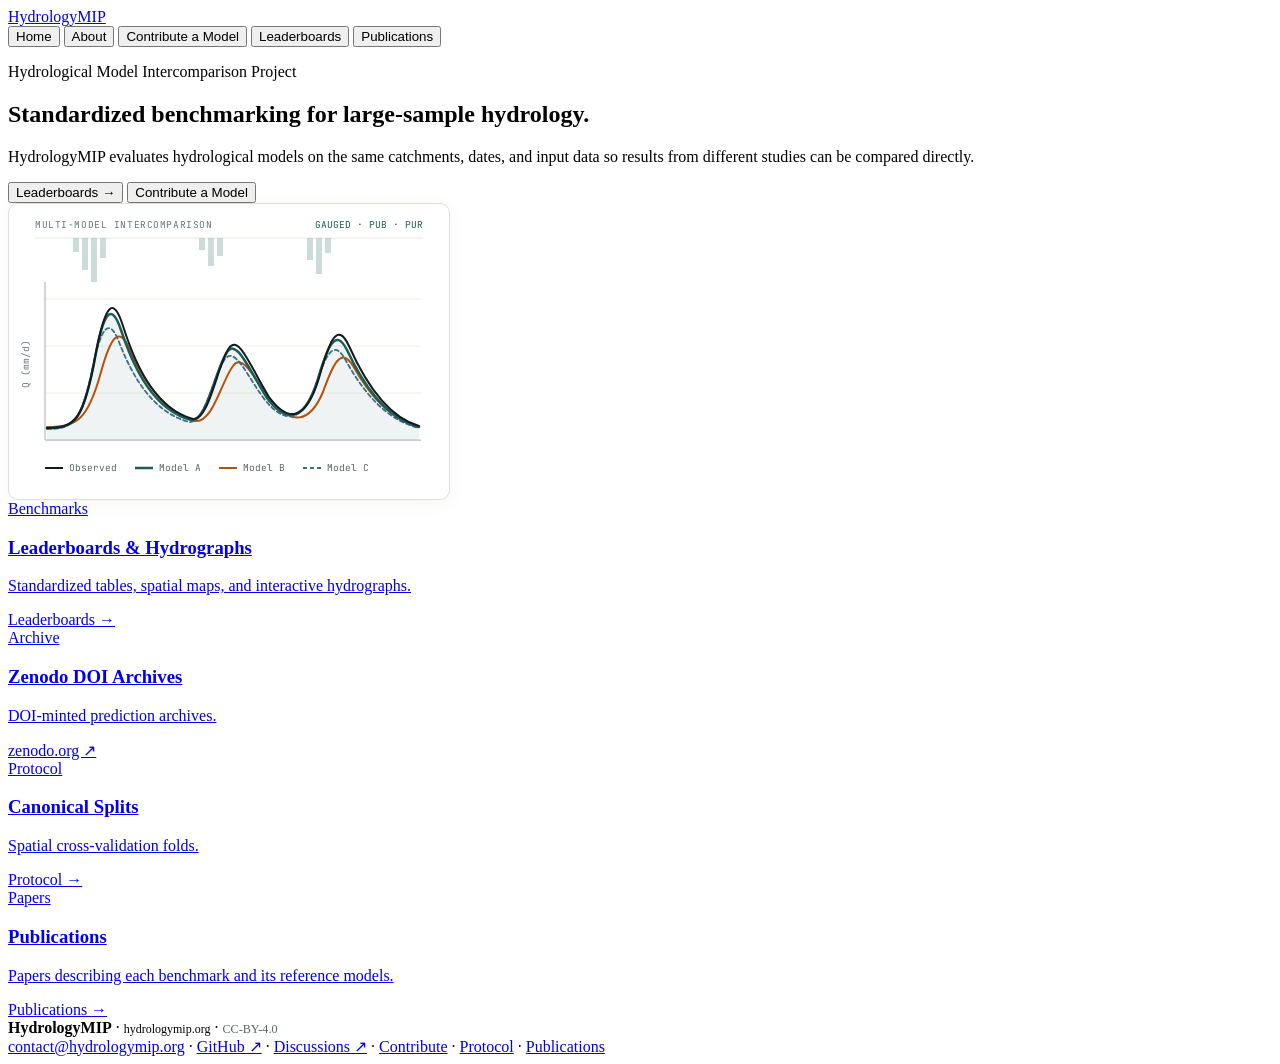
==== web/portal/index.html @ e8cd760c "polish(portal,github): add 1-click portal_submission.md template, trim model_submission.yml, and hid" ====
<!DOCTYPE html>
<html lang="en">
<head>
  <meta charset="UTF-8" />
  <meta name="viewport" content="width=device-width, initial-scale=1.0" />
  <title>HydrologyMIP — Hydrological Model Intercomparison Project</title>
  <meta name="description" content="Standardized hydrological model intercomparison across Gauged, 12-Fold PUB, and 18-Fold HUC-02 PUR regimes with interactive daily hydrograph comparison." />
  <link rel="canonical" href="https://hydrologymip.org/" />
  <link rel="icon" type="image/svg+xml" href="/favicon.svg" />
  <link rel="icon" href="/favicon.ico" sizes="32x32" />
  <meta property="og:type" content="website" />
  <meta property="og:site_name" content="HydrologyMIP" />
  <meta property="og:title" content="HydrologyMIP — Standardized Benchmarking for Large-Sample Hydrology" />
  <meta property="og:description" content="HydrologyMIP evaluates hydrological models on the same catchments, dates, and input data so results from different studies can be compared directly." />
  <meta property="og:url" content="https://hydrologymip.org/" />
  <meta property="og:image" content="https://hydrologymip.org/og-card.png" />
  <meta property="og:image:width" content="1200" />
  <meta property="og:image:height" content="630" />
  <meta name="twitter:card" content="summary_large_image" />
  <meta name="twitter:title" content="HydrologyMIP — Hydrological Model Intercomparison Project" />
  <meta name="twitter:description" content="Standardized hydrological model intercomparison across Gauged, PUB, and PUR spatial regimes." />
  <meta name="twitter:image" content="https://hydrologymip.org/og-card.png" />
  <link rel="preconnect" href="https://fonts.googleapis.com" />
  <link rel="preconnect" href="https://fonts.gstatic.com" crossorigin />
  <link href="https://fonts.googleapis.com/css2?family=IBM+Plex+Sans:wght@400;500;600&family=JetBrains+Mono:wght@400;500;600&family=Newsreader:opsz,wght@6..72,400;6..72,500;6..72,600&display=swap" rel="stylesheet" />
  <link rel="stylesheet" href="/static/styles.css?v=20261121_gh" />
</head>
<body>
  <header class="site-header" id="site-header">
    <div class="header-inner">
      <a href="#landing" class="brand-lockup" id="brand-home-link">
        HydrologyMIP
      </a>

      <nav class="header-nav" role="tablist" aria-label="Main Navigation">
        <button type="button" role="tab" aria-selected="true" class="nav-tab-btn active" id="nav-tab-landing" data-view="landing">
          Home
        </button>
        <button type="button" role="tab" aria-selected="false" class="nav-tab-btn" id="nav-tab-about" data-view="about">
          About
        </button>
        <button type="button" role="tab" aria-selected="false" class="nav-tab-btn" id="nav-tab-contribute" data-view="contribute">
          Contribute a Model
        </button>
        <button type="button" role="tab" aria-selected="false" class="nav-tab-btn" id="nav-tab-leaderboards-hub" data-view="leaderboards-hub">
          Leaderboards
        </button>
        <button type="button" role="tab" aria-selected="false" class="nav-tab-btn" id="nav-tab-publications" data-view="publications">
          Publications
        </button>
      </nav>
    </div>
  </header>

  <main class="page-container">
    <!-- ===================================================================
         1. HOME
         =================================================================== -->
    <section id="view-landing" role="tabpanel" aria-labelledby="nav-tab-landing">
      <div class="editorial-hero" id="hero-banner">
        <div class="editorial-hero-main">
          <p class="editorial-kicker">Hydrological Model Intercomparison Project</p>
          <h1 class="editorial-headline">Standardized benchmarking for large-sample hydrology.</h1>
          <p class="editorial-lede">
            HydrologyMIP evaluates hydrological models on the same catchments, dates, and input data so results from different studies can be compared directly.
          </p>
          <div class="editorial-actions">
            <button type="button" class="btn-primary-cta" id="hero-btn-open-camels-us">
              Leaderboards &rarr;
            </button>
            <button type="button" class="btn-secondary" id="hero-btn-open-contribute">
              Contribute a Model
            </button>
          </div>
        </div>

        <div class="editorial-hero-art" aria-label="Multi-model hydrograph comparison schematic">
          <svg viewBox="0 0 440 295" xmlns="http://www.w3.org/2000/svg" role="img" aria-label="Schematic rainfall-runoff hydrograph comparing observed streamflow and multiple models" style="width:100%;max-width:440px;height:auto;display:block;border-radius:10px;border:1px solid #e2ddd5;background:#ffffff;box-shadow:0 4px 20px rgba(22,25,29,0.04);">
            <rect width="440" height="295" rx="10" fill="#ffffff"/>
            <!-- Top hyetograph precipitation strip -->
            <text x="26" y="24" font-family="JetBrains Mono, monospace" font-size="9.5" fill="#6b7280" letter-spacing="0.06em">MULTI-MODEL INTERCOMPARISON</text>
            <text x="414" y="24" text-anchor="end" font-family="JetBrains Mono, monospace" font-size="9.5" fill="#1b5e55">GAUGED · PUB · PUR</text>
            <line x1="26" y1="34" x2="414" y2="34" stroke="#ece8e1" stroke-width="1"/>
            <!-- Subtle inverted rainfall bars -->
            <g fill="#1b5e55" opacity="0.22">
              <rect x="64" y="34" width="6" height="14"/>
              <rect x="73" y="34" width="6" height="32"/>
              <rect x="82" y="34" width="6" height="44"/>
              <rect x="91" y="34" width="6" height="20"/>
              <rect x="190" y="34" width="6" height="12"/>
              <rect x="199" y="34" width="6" height="28"/>
              <rect x="208" y="34" width="6" height="18"/>
              <rect x="298" y="34" width="6" height="22"/>
              <rect x="307" y="34" width="6" height="36"/>
              <rect x="316" y="34" width="6" height="15"/>
            </g>
            <!-- Horizontal gridlines -->
            <g stroke="#f1eee8" stroke-width="1">
              <line x1="36" y1="95" x2="412" y2="95"/>
              <line x1="36" y1="142" x2="412" y2="142"/>
              <line x1="36" y1="189" x2="412" y2="189"/>
            </g>
            <!-- Axes -->
            <line x1="36" y1="78" x2="36" y2="236" stroke="#b6bdc4" stroke-width="1.25"/>
            <line x1="36" y1="236" x2="412" y2="236" stroke="#b6bdc4" stroke-width="1.25"/>
            <!-- Soft area fill under Model A -->
            <path d="M 38 224 C 66 224, 74 218, 86 154 C 94 110, 102 96, 112 126 C 126 168, 146 206, 182 216 C 198 218, 206 166, 218 148 C 228 134, 240 166, 258 194 C 276 218, 294 220, 308 178 C 318 144, 326 122, 338 146 C 354 180, 376 214, 410 223 L 410 236 L 38 236 Z" fill="#1b5e55" opacity="0.07"/>
            <!-- Model B (ochre) -->
            <path d="M 38 223 C 68 223, 79 216, 92 168 C 102 132, 110 122, 120 144 C 134 176, 154 208, 186 217 C 204 219, 212 178, 224 162 C 234 148, 246 176, 264 199 C 282 219, 300 221, 314 188 C 324 160, 332 142, 344 162 C 360 190, 380 215, 410 223" fill="none" stroke="#b45309" stroke-width="2" stroke-linecap="round"/>
            <!-- Model C (slate blue dashed) -->
            <path d="M 38 225 C 64 225, 72 219, 84 162 C 92 124, 100 112, 110 138 C 124 174, 144 208, 180 218 C 196 220, 204 172, 216 155 C 226 142, 238 172, 256 196 C 274 218, 292 221, 306 184 C 316 152, 324 134, 336 155 C 352 184, 374 215, 410 224" fill="none" stroke="#3b6e8c" stroke-width="1.8" stroke-dasharray="4 3" stroke-linecap="round"/>
            <!-- Model A (editorial teal) -->
            <path d="M 38 224 C 66 224, 74 218, 86 154 C 94 110, 102 96, 112 126 C 126 168, 146 206, 182 216 C 198 218, 206 166, 218 148 C 228 134, 240 166, 258 194 C 276 218, 294 220, 308 178 C 318 144, 326 122, 338 146 C 354 180, 376 214, 410 223" fill="none" stroke="#1b5e55" stroke-width="2.5" stroke-linecap="round"/>
            <!-- Observed discharge (ink) -->
            <path d="M 38 224 C 66 224, 75 217, 87 148 C 96 102, 104 90, 114 122 C 128 166, 148 205, 184 215 C 200 217, 208 162, 220 144 C 230 130, 242 164, 260 193 C 278 217, 296 220, 310 174 C 320 138, 328 116, 340 142 C 356 178, 378 213, 410 222" fill="none" stroke="#16191d" stroke-width="2" stroke-linecap="round"/>
            <!-- Axis labels & legend -->
            <text x="20" y="160" transform="rotate(-90 20 160)" text-anchor="middle" font-family="JetBrains Mono, monospace" font-size="9.5" fill="#6b7280">Q (mm/d)</text>
            <g font-family="JetBrains Mono, monospace" font-size="9.5" fill="#5a626a">
              <line x1="36" y1="264" x2="54" y2="264" stroke="#16191d" stroke-width="2"/>
              <text x="60" y="267">Observed</text>
              <line x1="126" y1="264" x2="144" y2="264" stroke="#1b5e55" stroke-width="2.5"/>
              <text x="150" y="267">Model A</text>
              <line x1="210" y1="264" x2="228" y2="264" stroke="#b45309" stroke-width="2"/>
              <text x="234" y="267">Model B</text>
              <line x1="294" y1="264" x2="312" y2="264" stroke="#3b6e8c" stroke-width="1.8" stroke-dasharray="4 3"/>
              <text x="318" y="267">Model C</text>
            </g>
          </svg>
        </div>
      </div>

      <div class="resource-index-section">
        <div class="resource-index-grid">
          <a href="#leaderboards-hub" class="resource-cell" id="resource-card-leaderboards">
            <div class="resource-cell-top">
              <span class="resource-label">Benchmarks</span>
            </div>
            <h3>Leaderboards &amp; Hydrographs</h3>
            <p>Standardized tables, spatial maps, and interactive hydrographs.</p>
            <span class="resource-link-line">Leaderboards &rarr;</span>
          </a>

          <a href="https://zenodo.org/search?q=hydrologymip" target="_blank" rel="noopener noreferrer" class="resource-cell">
            <div class="resource-cell-top">
              <span class="resource-label">Archive</span>
            </div>
            <h3>Zenodo DOI Archives</h3>
            <p>DOI-minted prediction archives.</p>
            <span class="resource-link-line">zenodo.org &#8599;</span>
          </a>

          <a href="#about" class="resource-cell" id="resource-card-protocol">
            <div class="resource-cell-top">
              <span class="resource-label">Protocol</span>
            </div>
            <h3>Canonical Splits</h3>
            <p>Spatial cross-validation folds.</p>
            <span class="resource-link-line">Protocol &rarr;</span>
          </a>

          <a href="#publications" class="resource-cell" id="resource-card-publications">
            <div class="resource-cell-top">
              <span class="resource-label">Papers</span>
            </div>
            <h3>Publications</h3>
            <p>Papers describing each benchmark and its reference models.</p>
            <span class="resource-link-line">Publications &rarr;</span>
          </a>
        </div>
      </div>
    </section>

    <!-- ===================================================================
         2. ABOUT (GENERAL) + PER-MIP ABOUT PAGES
         =================================================================== -->
    <section id="view-about" role="tabpanel" aria-labelledby="nav-tab-about" style="display: none;">
      <div class="page-head">
        <div>
          <p class="editorial-kicker">Protocol &amp; Design</p>
          <h2 class="page-title">About HydrologyMIP</h2>
          <p class="page-sub">
            Hydrological models are evaluated on identical catchments and dates within each benchmark, stratified by spatial regime and model inputs, and backed by DOI-minted prediction archives.
          </p>
        </div>
      </div>

      <div class="spec-grid-3">
        <div class="spec-block">
          <h3>Experimental Design</h3>
          <dl class="spec-dl">
            <div>
              <dt>Common Catchments</dt>
              <dd>Shared catchment sets and target time series across all participating models in a benchmark.</dd>
            </div>
            <div>
              <dt>Blind Holdout Windows</dt>
              <dd>Strict separation between calibration/training periods and blind evaluation periods.</dd>
            </div>
            <div>
              <dt>Evaluation Metrics</dt>
              <dd>Leaderboards can be sorted by any metric. For rainfall&ndash;runoff models we use the metrics by Gauch et al. (2023).</dd>
            </div>
            <div>
              <dt>Community Trust</dt>
              <dd>Contributing works on an honor system, and contributors are expected to follow the <a href="#about-protocol" id="link-open-general-protocol">experimental protocol</a> honestly.</dd>
            </div>
          </dl>
        </div>

        <div class="spec-block">
          <h3>Spatial Regimes &amp; Inputs</h3>
          <dl class="spec-dl">
            <div>
              <dt>Spatial Regimes</dt>
              <dd>In-sample (gauged) locations, out-of-sample (ungauged) locations (PUB), and out-of-sample regions (PUR).</dd>
            </div>
            <div>
              <dt>Model Inputs</dt>
              <dd>MIPs are designed to test model structures and not end-to-end modeling systems. Different leaderboards for different model inputs help isolate differences in model structures.</dd>
            </div>
            <div>
              <dt>Open Archives</dt>
              <dd>Model predictions archived in a DOI-minted repository are required for each model entry.</dd>
            </div>
          </dl>
        </div>

        <div class="spec-block">
          <h3>Source Categories</h3>
          <dl class="spec-dl">
            <div>
              <dt>Literature &amp; Literature*</dt>
              <dd>Metrics extracted from prior published literature using identical MIP splits (<code>Literature</code>), or marked with <code>*</code> when reporting on a subset or non-standard protocol (<code>Literature*</code>).</dd>
            </div>
            <div>
              <dt>MIP Re-run</dt>
              <dd>Models from prior published literature that were reimplemented and rerun on the standard splits for a MIP.</dd>
            </div>
            <div>
              <dt>Archive &amp; Archive*</dt>
              <dd>Scored from publicly archived model predictions released with prior studies (or marked with <code>*</code> when evaluating a subset of benchmark catchments).</dd>
            </div>
            <div>
              <dt>Contribution</dt>
              <dd>New model runs submitted directly to this MIP by the community.</dd>
            </div>
          </dl>
        </div>
      </div>

      <p style="margin-top: 1.15rem; font-size: 0.86rem; color: var(--color-ink-2);">
        Want to propose a new MIP or discuss protocol standards? Join the <a href="https://github.com/grey-nearing/hydrology-mip/discussions" target="_blank" rel="noopener noreferrer">GitHub Discussions &#8599;</a> forum.
      </p>

      <div style="margin-top: 2.25rem;">
        <h3 class="sub-heading" style="margin-bottom: 0.85rem;">MIP Benchmark Specifications</h3>
        <div class="leaderboard-cards-grid">
          <article class="leaderboard-suite-card" id="card-about-camels-us" role="button" tabindex="0" aria-label="Open CAMELS-US Benchmark Specification">
            <div class="lsc-top">
              <span class="resource-label">CONUS &middot; 531 Basins</span>
              <span class="resource-status">Active</span>
            </div>
            <h3 class="lsc-title">CAMELS-US Benchmark</h3>
            <p class="lsc-desc">
              Daily streamflow benchmarking across 531 U.S. catchments, with fixed training and testing dates, spatial splits, and forcing rules.
            </p>
            <div class="lsc-footer">
              <span class="lsc-cta">CAMELS-US Protocol &amp; Splits &rarr;</span>
            </div>
          </article>
        </div>
      </div>

      <div style="margin-top: 2.25rem; padding-top: 1.5rem; border-top: 1px solid var(--color-rule);">
        <h3 class="sub-heading" style="margin-bottom: 0.55rem;">Administration &amp; Governance</h3>
        <p style="margin: 0; max-width: 780px; font-size: 0.88rem; line-height: 1.65; color: var(--color-ink-2);">
          HydrologyMIP is an independent, open community project currently maintained by Grey Nearing, with contributions from the hydrology research community. Scoring code and leaderboard records are maintained transparently on <a href="https://github.com/grey-nearing/hydrology-mip" target="_blank" rel="noopener noreferrer">GitHub &#8599;</a>, and researchers interested in proposing or co-maintaining a new MIP are welcome to join via <a href="https://github.com/grey-nearing/hydrology-mip/discussions" target="_blank" rel="noopener noreferrer">GitHub Discussions &#8599;</a>. HydrologyMIP is not an official product of any company or institution.
        </p>
      </div>
    </section>

    <!-- ===================================================================
         2P. GENERAL EXPERIMENTAL PROTOCOL
         =================================================================== -->
    <section id="view-about-protocol" role="tabpanel" aria-labelledby="nav-tab-about" style="display: none;">
      <div class="page-head">
        <div>
          <button type="button" class="breadcrumb-back-btn" id="btn-back-to-about-from-protocol">
            &larr; About HydrologyMIP
          </button>
          <h2 class="page-title" style="margin-top: 0.25rem;">Experimental Protocol</h2>
          <p class="page-sub">
            HydrologyMIP scores submitted prediction archives rather than re-running every model from scratch. Benchmarks therefore rely on an honor system: contributors must follow these rules so entries stay directly comparable.
          </p>
        </div>
      </div>

      <div class="spec-grid-3">
        <div class="spec-block">
          <h3>Holdout &amp; Split Integrity</h3>
          <dl class="spec-dl">
            <div>
              <dt>Blind Test Period</dt>
              <dd>Keep the evaluation period strictly blind. All model design choices, hyperparameter tuning, early stopping, and checkpoint selection must happen strictly within the training window.</dd>
            </div>
            <div>
              <dt>No Test-Set Selection</dt>
              <dd>Do not run multiple architectures or hyperparameter sweeps on the evaluation window and submit only the highest-scoring run. Select the final model before evaluating on the holdout period.</dd>
            </div>
            <div>
              <dt>Spatial Holdouts (PUB &amp; PUR)</dt>
              <dd>For ungauged basin (PUB) and ungauged region (PUR) folds, never use observed streamflow, target-derived statistics, or locally calibrated parameters from held-out catchments when training or tuning that fold.</dd>
            </div>
          </dl>
        </div>

        <div class="spec-block">
          <h3>Inputs &amp; Model Accounting</h3>
          <dl class="spec-dl">
            <div>
              <dt>Full Input Declaration</dt>
              <dd>Declare every meteorological forcing product, static catchment attribute set, and observed streamflow input (including lagged discharge or data assimilation) used by the model so it is placed on the right leaderboard.</dd>
            </div>
            <div>
              <dt>No Hidden Target Information</dt>
              <dd>Do not pass future forcing values, target-period streamflow, or derived basin signatures computed from the test period into the model.</dd>
            </div>
            <div>
              <dt>Ensembles vs. Single Runs</dt>
              <dd>State whether a submission is a single trained model or an ensemble, and report the number of ensemble members or random seeds. Ensembles and single-model runs are tracked separately.</dd>
            </div>
          </dl>
        </div>

        <div class="spec-block">
          <h3>Archiving &amp; Corrections</h3>
          <dl class="spec-dl">
            <div>
              <dt>Permanent DOI Archive</dt>
              <dd>Deposit daily streamflow predictions (in mm/day on the exact benchmark catchment list and evaluation dates) in a permanent DOI-minted repository such as Zenodo or HydroShare.</dd>
            </div>
            <div>
              <dt>Reproducibility</dt>
              <dd>Link open-source code or a clear method description whenever possible so other researchers can inspect how the model was trained and run.</dd>
            </div>
            <div>
              <dt>Honor System &amp; Corrections</dt>
              <dd>If you discover data leakage, a split mismatch, or an implementation bug after submitting, email <a href="mailto:contact@hydrologymip.org">contact@hydrologymip.org</a> so the entry can be updated or withdrawn.</dd>
            </div>
          </dl>
        </div>
      </div>

      <div style="margin-top: 1.5rem; display: flex; gap: 0.65rem; flex-wrap: wrap;">
        <button type="button" class="btn-primary-cta" id="btn-open-camels-spec-from-protocol">
          CAMELS-US Benchmark Specification &rarr;
        </button>
        <button type="button" class="btn-secondary" id="btn-open-contribute-from-protocol">
          Contribute a Model
        </button>
      </div>
    </section>

    <!-- ===================================================================
         2A. ABOUT CAMELS-US
         =================================================================== -->
    <section id="view-about-camels-us" role="tabpanel" aria-labelledby="nav-tab-about" style="display: none;">
      <div class="page-head">
        <div>
          <button type="button" class="breadcrumb-back-btn" id="btn-back-to-about-from-camels">
            &larr; About HydrologyMIP
          </button>
          <h2 class="page-title" style="margin-top: 0.25rem;">CAMELS-US Benchmark Specification</h2>
          <p class="page-sub">
            Catchment screening, temporal windows, spatial cross-validation splits, and forcing categories for the CAMELS-US Daily Deterministic MIP.
          </p>
        </div>
        <div class="page-head-actions">
          <a href="/api/splits/basins_531.txt" target="_blank" rel="noopener noreferrer" class="btn-secondary">531 Basins (.txt)</a>
          <a href="/api/splits/pub_12fold_random_splits.json" target="_blank" rel="noopener noreferrer" class="btn-secondary">12-Fold PUB (.json)</a>
          <a href="/api/splits/pur_18fold_huc02_splits.json" target="_blank" rel="noopener noreferrer" class="btn-secondary">18-Fold PUR (.json)</a>
          <a href="/api/template/protocol.json" class="btn-secondary">Protocol Spec (.json)</a>
        </div>
      </div>

      <div class="spec-grid-3">
        <div class="spec-block">
          <h3>Catchments &amp; Windows</h3>
          <dl class="spec-dl">
            <div>
              <dt>Catchment Set</dt>
              <dd><a href="/api/splits/basins_531.txt" target="_blank" rel="noopener noreferrer">531 CAMELS-US basins</a> (&lt;2,000 km&sup2;, &le;10% area error screening)</dd>
            </div>
            <div>
              <dt>Training Window</dt>
              <dd><code>1999-10-01</code> to <code>2008-09-30</code></dd>
            </div>
            <div>
              <dt>Evaluation Window</dt>
              <dd><code>1989-10-01</code> to <code>1999-09-30</code></dd>
            </div>
          </dl>
        </div>

        <div class="spec-block">
          <h3>Spatial Splits</h3>
          <dl class="spec-dl">
            <div>
              <dt>Gauged Simulation</dt>
              <dd>In-sample locations: calibrated/trained on all 531 basins during <code>1999-10-01</code> to <code>2008-09-30</code> and evaluated on <code>1989-10-01</code> to <code>1999-09-30</code>.</dd>
            </div>
            <div>
              <dt>12-Fold Random PUB</dt>
              <dd>Out-of-sample locations: <a href="/api/splits/pub_12fold_random_splits.json" target="_blank" rel="noopener noreferrer">12 random folds</a> (44&ndash;45 basins/fold) trained on 11 folds and evaluated on the held-out fold.</dd>
            </div>
            <div>
              <dt>18-Fold HUC-02 PUR</dt>
              <dd>Out-of-sample regions: <a href="/api/splits/pur_18fold_huc02_splits.json" target="_blank" rel="noopener noreferrer">18 USGS HUC-02 regions</a> trained on 17 regions and evaluated on the held-out region.</dd>
            </div>
          </dl>
        </div>

        <div class="spec-block">
          <h3>4 Forcing Categories</h3>
          <dl class="spec-dl">
            <div>
              <dt>Single CAMELS</dt>
              <dd>Driven by a single standard CAMELS-US forcing dataset (Daymet, Maurer, or NLDAS).</dd>
            </div>
            <div>
              <dt>Multiple CAMELS</dt>
              <dd>Driven simultaneously by two or three standard CAMELS-US forcing datasets (Daymet, Maurer, NLDAS).</dd>
            </div>
            <div>
              <dt>Lagged Streamflow</dt>
              <dd>Ingests lagged observed streamflow or data assimilation alongside meteorological inputs (Gauged, 12-Fold PUB, and 18-Fold PUR).</dd>
            </div>
            <div>
              <dt>Freeform</dt>
              <dd>Driven by non-CAMELS or external forcing products (e.g., AORC, EM-Earth, ERA5-Land).</dd>
            </div>
          </dl>
        </div>
      </div>

      <div style="margin-top: 1.5rem; display: flex; gap: 0.65rem; flex-wrap: wrap;">
        <button type="button" class="btn-primary-cta" id="btn-open-camels-lb-from-about">
          Open CAMELS-US Leaderboards &rarr;
        </button>
        <button type="button" class="btn-secondary" id="btn-contribute-camels-from-about">
          Contribute to CAMELS-US
        </button>
      </div>
    </section>

    <!-- ===================================================================
         3A. LEADERBOARDS HUB
         =================================================================== -->
    <section id="view-leaderboards-hub" role="tabpanel" aria-labelledby="nav-tab-leaderboards-hub" style="display: none;">
      <div class="page-head">
        <div>
          <p class="editorial-kicker">Benchmarks</p>
          <h2 class="page-title">Leaderboards</h2>
        </div>
      </div>

      <div class="leaderboard-cards-grid">
        <article class="leaderboard-suite-card" id="card-camels-us-daily-deterministic" role="button" tabindex="0" aria-label="Open CAMELS-US Daily Deterministic Leaderboards">
          <div class="lsc-top">
            <span class="resource-label">531 Basins &middot; 1989-10-01 to 1999-09-30</span>
            <span class="resource-status">12 Tables</span>
          </div>
          <h3 class="lsc-title">CAMELS-US Daily Deterministic</h3>
          <p class="lsc-desc">
            Gauged, 12-fold PUB, and 18-fold HUC-02 PUR across single-CAMELS, multi-CAMELS, lagged streamflow, and freeform forcings.
          </p>
          <div class="lsc-footer">
            <span class="lsc-cta">Open Leaderboards &rarr;</span>
          </div>
        </article>
      </div>
    </section>

    <!-- ===================================================================
         3B. CAMELS-US LEADERBOARD TABLES
         =================================================================== -->
    <section id="view-leaderboards" role="tabpanel" aria-labelledby="nav-tab-leaderboards-hub" style="display: none;">
      <div class="page-head" style="margin-bottom: 1rem;">
        <div>
          <button type="button" class="breadcrumb-back-btn" id="btn-back-to-leaderboards-hub">
            &larr; All Leaderboards
          </button>
          <h2 class="page-title" style="margin-top: 0.25rem;">CAMELS-US Daily Deterministic</h2>
        </div>
        <div class="page-head-actions">
          <button type="button" class="btn-primary-cta" id="btn-open-hydrographs-from-lb">
            Compare Hydrographs (<span id="lb-compare-count-badge">0</span>) &rarr;
          </button>
          <button type="button" class="btn-secondary" id="btn-open-models-from-lb">
            Participating Models &rarr;
          </button>
        </div>
      </div>

      <!-- 531-Basin CDF Inspector Drawer -->
      <aside class="inspector-drawer" id="basin-inspector-drawer" aria-live="polite">
        <div class="inspector-header">
          <div>
            <div class="lb-badge-row" style="margin-bottom: 0.25rem;">
              <span class="lb-table-pill" id="insp-badge-leaderboard">Gauged &middot; Single CAMELS</span>
              <span class="lb-regime-pill" id="insp-badge-source">531-Basin CDF</span>
              <span class="cat-badge" id="insp-badge-category">Contribution</span>
            </div>
            <h3 id="insp-model-title">Model Diagnostic</h3>
            <p class="lb-subtitle" id="insp-model-subtitle"></p>
          </div>
          <div style="display: flex; align-items: center; gap: 0.5rem; flex-wrap: wrap;">
            <button type="button" class="btn-primary-cta" id="btn-insp-compare-hydrograph" style="padding: 0.36rem 0.75rem; font-size: 0.78rem;">
              + View Hydrographs
            </button>
            <div id="insp-repo-links" class="row-action-buttons"></div>
            <button type="button" class="btn-secondary" id="btn-close-inspector">Close &times;</button>
          </div>
        </div>

        <div class="inspector-grid">
          <div class="chart-box">
            <h4>531-Basin Empirical NSE CDF</h4>
            <div id="insp-svg-cdf-container" style="width: 100%; height: 260px;"></div>
          </div>
          <div class="chart-box">
            <h4>USGS HUC-02 Regional Summary</h4>
            <div class="huc-table-wrap" id="insp-huc-table-wrap"></div>
          </div>
        </div>
      </aside>

      <!-- Leaderboard Shell -->
      <div class="lb-tabs-shell" id="lb-tabs-shell">
        <div class="minimal-tabs-row spatial-tabs-bar" role="tablist" aria-label="Spatial Regime" id="spatial-tabs-bar">
          <span class="minimal-tabs-label">Regime</span>
          <button type="button" role="tab" aria-selected="true" class="minimal-tab-btn spatial-tab-btn active" data-spatial="gauged" id="spatial-tab-gauged">
            Gauged
          </button>
          <button type="button" role="tab" aria-selected="false" class="minimal-tab-btn spatial-tab-btn" data-spatial="pub" id="spatial-tab-pub">
            12-Fold PUB
          </button>
          <button type="button" role="tab" aria-selected="false" class="minimal-tab-btn spatial-tab-btn" data-spatial="pur" id="spatial-tab-pur">
            18-Fold PUR
          </button>
        </div>

        <div class="minimal-tabs-row forcing-tabs-bar" role="tablist" aria-label="Forcing Category" id="forcing-tabs-bar"></div>

        <div class="filter-toolbar" id="leaderboard-filter-toolbar">
          <div class="filter-group">
            <div class="search-input-wrap">
              <svg class="search-icon" width="14" height="14" viewBox="0 0 24 24" fill="none" stroke="currentColor" stroke-width="2"><circle cx="11" cy="11" r="8"/><line x1="21" y1="21" x2="16.65" y2="16.65"/></svg>
              <input type="search" id="filter-search-input" class="search-input" placeholder="Filter models..." />
            </div>

            <select id="filter-category-select" class="filter-select" aria-label="Filter by Source Category">
              <option value="">All Sources</option>
              <option value="Literature">Literature / Literature*</option>
              <option value="MIP Re-run">MIP Re-run</option>
              <option value="Archive">Archive / Archive*</option>
              <option value="Contribution">Contribution</option>
            </select>

            <select id="filter-forcing-select" class="filter-select" aria-label="Filter by Forcing Product">
              <option value="">All Forcings</option>
              <option value="Daymet">Daymet</option>
              <option value="Maurer">Maurer</option>
              <option value="NLDAS">NLDAS</option>
              <option value="Daymet + Maurer">Daymet + Maurer</option>
              <option value="Daymet + NLDAS">Daymet + NLDAS</option>
              <option value="Maurer + NLDAS">Maurer + NLDAS</option>
              <option value="Daymet + Maurer + NLDAS">Daymet + Maurer + NLDAS</option>
              <option value="Lagged">Includes Lagged Q</option>
            </select>
          </div>
        </div>

        <div id="active-leaderboard-tabpanel" role="tabpanel"></div>
      </div>
    </section>

    <!-- ===================================================================
         3C. HYDROGRAPH, HYETOGRAPH & TEMPERATURE COMPARISON EXPLORER
         =================================================================== -->
    <section id="view-hydrographs" role="tabpanel" aria-labelledby="nav-tab-leaderboards-hub" style="display: none;">
      <div class="page-head" style="margin-bottom: 1rem;">
        <div>
          <button type="button" class="breadcrumb-back-btn" id="btn-back-to-lb-from-hydro">
            &larr; Back to Leaderboards
          </button>
          <h2 class="page-title" style="margin-top: 0.25rem;">Hydrograph Explorer</h2>
          <p class="page-sub">
            Compare observed USGS discharge and simulated daily hydrographs alongside Daymet, Maurer, and NLDAS precipitation hyetographs and temperatures across all 531 CAMELS-US basins (<code>1989-10-01</code> to <code>1999-09-30</code>).
          </p>
        </div>
      </div>

      <!-- 1. Compared Models Bar & Multi-Leaderboard Model Picker -->
      <div class="hydro-panel-card">
        <div class="hydro-card-header">
          <div class="hydro-card-title-group">
            <span class="webchart-eyebrow">Compared Models</span>
            <span class="hydro-hint-text">Select models from any leaderboard table or add them directly below</span>
          </div>
          <div class="hydro-add-model-controls">
            <select id="hydro-add-lb-filter" class="filter-select" aria-label="Filter model picker by leaderboard">
              <option value="">All 12 Leaderboards</option>
              <option value="gauged__single_camels">Gauged &middot; Single CAMELS Forcing</option>
              <option value="gauged__multi_camels">Gauged &middot; Multiple CAMELS Forcings</option>
              <option value="gauged__lagged_streamflow">Gauged &middot; Lagged Streamflow</option>
              <option value="gauged__freeform">Gauged &middot; Freeform</option>
              <option value="pub__single_camels">12-Fold PUB &middot; Single CAMELS Forcing</option>
              <option value="pub__multi_camels">12-Fold PUB &middot; Multiple CAMELS Forcings</option>
              <option value="pub__lagged_streamflow">12-Fold PUB &middot; Lagged Streamflow</option>
              <option value="pub__freeform">12-Fold PUB &middot; Freeform</option>
              <option value="pur__single_camels">18-Fold PUR &middot; Single CAMELS Forcing</option>
              <option value="pur__multi_camels">18-Fold PUR &middot; Multiple CAMELS Forcings</option>
              <option value="pur__lagged_streamflow">18-Fold PUR &middot; Lagged Streamflow</option>
              <option value="pur__freeform">18-Fold PUR &middot; Freeform</option>
            </select>
            <select id="hydro-add-model-select" class="filter-select hydro-model-picker-select" aria-label="Add model to hydrograph comparison">
              <option value="">+ Add Model to Compare...</option>
            </select>
            <button type="button" class="btn-secondary" id="btn-hydro-clear-models" style="padding: 0.34rem 0.65rem; font-size: 0.75rem;">
              Reset Default Models
            </button>
          </div>
        </div>
        <div id="hydro-selected-models-chips" class="hydro-selected-chips-row"></div>
      </div>

      <!-- 2. Interactive CONUS Watershed Map & Basin Selector -->
      <div class="hydro-panel-card">
        <div class="hydro-card-header" style="margin-bottom: 0.75rem;">
          <div class="hydro-card-title-group">
            <span class="webchart-eyebrow">Select Watershed (531 CAMELS-US Basins)</span>
            <span class="hydro-hint-text">Click any watershed on the US map or use the region/search controls below</span>
          </div>
          <div class="hydro-map-controls-bar">
            <label for="hydro-map-color-by" class="hydro-toolbar-label">Color Map By:</label>
            <select id="hydro-map-color-by" class="filter-select" style="padding: 0.24rem 0.55rem; font-size: 0.75rem;">
              <option value="nse_primary" selected>Primary Model Basin NSE</option>
              <option value="nse_diff">Model 1 &minus; Model 2 (&Delta;NSE)</option>
              <option value="huc02">USGS HUC-02 Region (18 Regions)</option>
              <option value="mean_qobs">Mean Runoff (mm/day)</option>
            </select>
            <div class="hydro-map-zoom-btns">
              <button type="button" class="btn-secondary hydro-map-zoom-btn" id="btn-map-zoom-in" title="Zoom In Map">+</button>
              <button type="button" class="btn-secondary hydro-map-zoom-btn" id="btn-map-zoom-out" title="Zoom Out Map">&minus;</button>
              <button type="button" class="btn-secondary hydro-map-zoom-btn" id="btn-map-zoom-reset" title="Reset Full US Map">Reset US</button>
            </div>
            <button type="button" class="btn-row-link" id="btn-toggle-hydro-map">
              Hide Map
            </button>
          </div>
        </div>

        <div id="hydro-conus-map-wrap" class="hydro-conus-map-wrap">
          <div class="hydro-conus-map-stage" id="hydro-conus-map-stage">
            <svg
              id="hydro-conus-svg"
              viewBox="0 0 960 580"
              class="hydro-conus-svg"
              role="img"
              aria-label="Interactive Contiguous US Map of 531 CAMELS-US Watersheds"
            ></svg>
            <div id="hydro-map-legend" class="hydro-map-legend"></div>
            <div id="hydro-map-tooltip" class="hydro-tooltip" hidden></div>
          </div>
        </div>

        <div class="hydro-basin-selector-row" style="margin-top: 0.85rem;">
          <div class="hydro-basin-nav-group">
            <label for="hydro-huc-filter" class="hydro-field-label">USGS Region</label>
            <select id="hydro-huc-filter" class="filter-select">
              <option value="">All 18 HUC-02 Regions (531 Basins)</option>
            </select>
          </div>

          <div class="hydro-basin-nav-group" style="flex: 1 1 320px;">
            <label for="hydro-basin-select" class="hydro-field-label">Catchment (531 CAMELS-US Basins)</label>
            <div style="display: flex; align-items: center; gap: 0.45rem;">
              <button type="button" class="btn-secondary hydro-step-btn" id="btn-hydro-prev-basin" title="Previous Basin">&larr;</button>
              <select id="hydro-basin-select" class="filter-select" style="flex: 1; font-family: var(--font-mono); font-size: 0.8rem;"></select>
              <button type="button" class="btn-secondary hydro-step-btn" id="btn-hydro-next-basin" title="Next Basin">&rarr;</button>
            </div>
          </div>

          <div class="hydro-basin-nav-group" style="min-width: 210px;">
            <label for="hydro-basin-search" class="hydro-field-label">Quick Search Gauge ID / River</label>
            <input type="search" id="hydro-basin-search" class="search-input" style="padding-left: 0.65rem; width: 100%;" placeholder="e.g. 01022500 or Narraguagus..." />
          </div>
        </div>

        <div id="hydro-basin-meta-strip" class="hydro-basin-meta-strip"></div>
      </div>

      <!-- 3. Zoom, Time Window & Forcing Controls + Synchronized 3-Panel Interactive Canvas -->
      <div class="hydro-chart-card">
        <div class="hydro-zoom-toolbar">
          <div class="hydro-preset-group">
            <span class="hydro-toolbar-label">Zoom Window:</span>
            <button type="button" class="metric-preset-btn active" data-hydro-zoom="peak1" id="hydro-zoom-peak1">Peak Flood (&plusmn;45d)</button>
            <button type="button" class="metric-preset-btn" data-hydro-zoom="peak2" id="hydro-zoom-peak2">2nd Peak (&plusmn;45d)</button>
            <button type="button" class="metric-preset-btn" data-hydro-zoom="full" id="hydro-zoom-full">Full 10 Years</button>
            <span class="hydro-wy-divider">|</span>
            <button type="button" class="metric-preset-btn" data-hydro-zoom="wy1990">WY90</button>
            <button type="button" class="metric-preset-btn" data-hydro-zoom="wy1991">WY91</button>
            <button type="button" class="metric-preset-btn" data-hydro-zoom="wy1992">WY92</button>
            <button type="button" class="metric-preset-btn" data-hydro-zoom="wy1993">WY93</button>
            <button type="button" class="metric-preset-btn" data-hydro-zoom="wy1994">WY94</button>
            <button type="button" class="metric-preset-btn" data-hydro-zoom="wy1995">WY95</button>
            <button type="button" class="metric-preset-btn" data-hydro-zoom="wy1996">WY96</button>
            <button type="button" class="metric-preset-btn" data-hydro-zoom="wy1997">WY97</button>
            <button type="button" class="metric-preset-btn" data-hydro-zoom="wy1998">WY98</button>
            <button type="button" class="metric-preset-btn" data-hydro-zoom="wy1999">WY99</button>
          </div>

          <div class="hydro-date-inputs-group">
            <input type="date" id="hydro-start-date" class="hydro-date-input" min="1989-10-01" max="1999-09-30" value="1989-10-01" aria-label="Zoom start date" />
            <span style="color: var(--text-muted); font-size: 0.75rem;">to</span>
            <input type="date" id="hydro-end-date" class="hydro-date-input" min="1989-10-01" max="1999-09-30" value="1999-09-30" aria-label="Zoom end date" />
          </div>
        </div>

        <div class="hydro-options-toolbar">
          <div class="hydro-forcing-toggles">
            <span class="hydro-toolbar-label">CAMELS-US Forcings (Hyetograph &amp; Temp):</span>
            <label class="hydro-forcing-pill forcing-daymet">
              <input type="checkbox" id="chk-forcing-daymet" checked />
              <span class="forcing-swatch" style="background: #0284c7;"></span> Daymet
            </label>
            <label class="hydro-forcing-pill forcing-maurer">
              <input type="checkbox" id="chk-forcing-maurer" checked />
              <span class="forcing-swatch" style="background: #7c3aed;"></span> Maurer
            </label>
            <label class="hydro-forcing-pill forcing-nldas">
              <input type="checkbox" id="chk-forcing-nldas" checked />
              <span class="forcing-swatch" style="background: #d97706;"></span> NLDAS
            </label>
          </div>

          <div class="hydro-scale-toggles">
            <label class="hydro-toolbar-label" for="hydro-q-scale">Discharge Scale:</label>
            <select id="hydro-q-scale" class="filter-select" style="padding: 0.22rem 0.5rem; font-size: 0.75rem;">
              <option value="linear" selected>Linear (mm/d)</option>
              <option value="sqrt">Square-Root (&radic;mm/d)</option>
              <option value="log">Log10 (mm/d)</option>
            </select>

            <label class="hydro-toolbar-label" for="hydro-temp-mode" style="margin-left: 0.5rem;">Temp Display:</label>
            <select id="hydro-temp-mode" class="filter-select" style="padding: 0.22rem 0.5rem; font-size: 0.75rem;">
              <option value="tmean_band" selected>Mean + Tmin/Tmax Band</option>
              <option value="tmean">Daily Mean (Tmean)</option>
              <option value="tmax_tmin">Tmax &amp; Tmin Lines</option>
            </select>
          </div>

          <div class="hydro-interaction-tip">
            Drag on chart to box-zoom &bull; Scroll wheel to zoom &bull; Drag bottom navigator to pan &bull; Double-click to reset
          </div>
        </div>

        <div class="hydro-canvas-stage" id="hydro-canvas-stage">
          <canvas id="hydro-multipanel-canvas" width="1120" height="720"></canvas>
          <div class="hydro-tooltip" id="hydro-tooltip" hidden></div>
        </div>
      </div>

      <!-- 4. Per-Basin Model Comparison Metrics Table -->
      <div class="hydro-panel-card" style="margin-top: 1rem;">
        <div class="hydro-card-header" style="margin-bottom: 0.6rem;">
          <div class="hydro-card-title-group">
            <span class="webchart-eyebrow">Catchment Performance Comparison</span>
            <span id="hydro-metrics-table-subtitle" class="hydro-hint-text"></span>
          </div>
        </div>
        <div id="hydro-basin-metrics-table-wrap" class="lb-table-scroll-wrap"></div>
      </div>
    </section>

    <!-- ===================================================================
         4. PARTICIPATING MODELS
         =================================================================== -->
    <section id="view-models" role="tabpanel" aria-labelledby="nav-tab-leaderboards-hub" style="display: none;">
      <div class="page-head">
        <div>
          <button type="button" class="breadcrumb-back-btn" id="btn-back-to-camels-lb">
            &larr; CAMELS-US Leaderboards
          </button>
          <h2 class="page-title" style="margin-top: 0.25rem;">Participating Models</h2>
        </div>
        <div class="page-head-actions">
          <select id="family-type-filter" class="filter-select" aria-label="Filter by Model Type">
            <option value="">All Model Types</option>
            <option value="ml">Machine learning</option>
            <option value="hybrid">Hybrid (ML + Physics)</option>
            <option value="conceptual">Conceptual</option>
            <option value="process">Process-based</option>
            <option value="statistical">Statistical</option>
          </select>
          <input type="search" id="family-search-input" class="search-input" style="padding-left: 0.75rem;" placeholder="Filter models..." />
        </div>
      </div>

      <div class="model-type-legend" aria-label="Model Type Key">
        <span class="model-type-pill type-ml"><span class="type-dot"></span>Machine learning</span>
        <span class="model-type-pill type-hybrid"><span class="type-dot"></span>Hybrid</span>
        <span class="model-type-pill type-conceptual"><span class="type-dot"></span>Conceptual</span>
        <span class="model-type-pill type-process"><span class="type-dot"></span>Process-based</span>
        <span class="model-type-pill type-statistical"><span class="type-dot"></span>Statistical</span>
      </div>

      <div id="families-grid-container"></div>
    </section>

    <!-- ===================================================================
         5. CONTRIBUTE A MODEL (OPTION C: BROWSER PREVIEW + GITHUB PR)
         =================================================================== -->
    <section id="view-contribute" role="tabpanel" aria-labelledby="nav-tab-contribute" style="display: none;">
      <div class="page-head">
        <div>
          <p class="editorial-kicker">Community Submissions</p>
          <h2 class="page-title">Contribute a Model</h2>
          <p class="page-sub" id="contrib-page-sub">
            Test and score your daily discharge predictions privately in your browser first, then publish to the leaderboard through GitHub.
          </p>
        </div>
        <div class="page-head-actions">
          <button type="button" class="btn-secondary" id="btn-open-contrib-rules">
            Contribution Rules &rarr;
          </button>
        </div>
      </div>

      <div class="contrib-layout-grid">
        <div class="protocol-rules-col">
          <h3 class="sub-heading" id="contrib-rules-heading">Before You Submit &mdash; CAMELS-US</h3>
          <ol class="clean-rule-list" id="contrib-rules-list">
            <li>
              <strong>Keep the test years blind</strong>
              <span>Train and tune your model on Oct 1999 through Sep 2008 only. Do not use the Oct 1989 through Sep 1999 test years to choose architectures, tune hyperparameters, or stop training early.</span>
            </li>
            <li>
              <strong>Use the standard basins and folds</strong>
              <span>Predict daily streamflow (mm/day) for all <a href="/api/splits/basins_531.txt" target="_blank" rel="noopener noreferrer">531 basins</a>. For ungauged runs, hold out the test catchments strictly using the <a href="/api/splits/pub_12fold_random_splits.json" target="_blank" rel="noopener noreferrer">12-fold PUB</a> or <a href="/api/splits/pur_18fold_huc02_splits.json" target="_blank" rel="noopener noreferrer">18-fold PUR</a> splits.</span>
            </li>
            <li>
              <strong>Declare every input you used</strong>
              <span>List all meteorological datasets and any lagged streamflow inputs so your model lands on the right leaderboard.</span>
            </li>
            <li>
              <strong>Preview privately, then publish</strong>
              <span>Upload a local prediction file to check scores privately in your browser without a DOI. Publishing permanently to the public leaderboard requires a Zenodo or HydroShare DOI archive, a code link (or closed-source note), and an automated GitHub check.</span>
            </li>
          </ol>
          <p style="margin: 1rem 0 0; font-size: 0.82rem; color: var(--color-muted); line-height: 1.5;">
            Need full details on splits, file formats, or ensembles? Read the <a href="#contribute-rules" id="link-open-contrib-rules-sidebar" style="font-weight: 500;">complete contribution rules &rarr;</a>
          </p>
        </div>

        <div class="workbench-card">
          <div class="contrib-stepper" role="tablist" aria-label="Contribution Steps">
            <button type="button" class="contrib-step-pill is-active" data-contrib-step-btn="1" id="contrib-pill-1">
              <span class="step-num">1</span>
              <span>Upload / DOI</span>
            </button>
            <button type="button" class="contrib-step-pill" data-contrib-step-btn="2" id="contrib-pill-2">
              <span class="step-num">2</span>
              <span>Sanity Check</span>
            </button>
            <button type="button" class="contrib-step-pill" data-contrib-step-btn="3" id="contrib-pill-3">
              <span class="step-num">3</span>
              <span>Local Preview</span>
            </button>
            <button type="button" class="contrib-step-pill" data-contrib-step-btn="4" id="contrib-pill-4">
              <span class="step-num">4</span>
              <span>GitHub PR</span>
            </button>
          </div>

          <form id="form-score-submit" novalidate>
            <!-- STEP 1: Upload Hydrographs or Paste DOI -->
            <div class="contrib-step-section" id="contrib-step-1">
              <div class="contrib-step-head">
                <h3>1. Upload Hydrographs or Paste DOI</h3>
                <span class="contrib-step-tag">Step 1 of 4</span>
              </div>

              <!-- Section 1: Prediction Data -->
              <div class="contrib-fieldset">
                <div class="contrib-fieldset-title">Prediction Data</div>
                <div class="form-field full-width" style="margin-bottom: 0.75rem;">
                  <label class="field-label" for="sub-file-input">Hydrograph File (<code>.nc</code>, <code>.zarr.zip</code>, <code>.csv</code>, <code>.tsv</code>, <code>.parquet</code>, <code>.npz</code>) &mdash; <code>.pkl</code> rejected for security</label>
                  <div class="upload-dropzone" id="sub-dropzone" tabindex="0" role="button" aria-label="Drop or choose prediction file">
                    <div class="dropzone-title">
                      Drag &amp; drop a prediction file here, or <strong style="color: var(--color-accent);">browse files</strong>
                    </div>
                    <div style="font-size: 0.74rem; color: var(--color-muted); margin-top: 0.2rem;">
                      Accepted: <code>.nc</code>, <code>.zarr.zip</code>, <code>.csv</code>, <code>.tsv</code>, <code>.parquet</code>, <code>.npz</code> (<code>.pkl</code> / pickle files are blocked)
                    </div>
                    <input type="file" id="sub-file-input" accept=".nc,.nc4,.zip,.csv,.tsv,.parquet,.npz" hidden />
                  </div>
                  <div class="selected-file-bar" id="sub-selected-file-bar" hidden>
                    <span id="sub-selected-file-label"></span>
                    <button type="button" class="btn-row-link" id="btn-clear-selected-file">Remove</button>
                  </div>
                </div>

                <div class="form-field full-width">
                  <label for="sub-zenodo-doi">Permanent Archive DOI / URL (Zenodo or HydroShare) &mdash; optional for local preview, required to publish</label>
                  <input type="text" id="sub-zenodo-doi" placeholder="10.5281/zenodo.XXXXXXX or https://www.hydroshare.org/resource/..." />
                </div>
              </div>

              <!-- Section 2: Benchmark & Experiment -->
              <div class="contrib-fieldset">
                <div class="contrib-fieldset-title">Benchmark &amp; Experiment</div>
                <div class="form-grid">
                  <div class="form-field full-width">
                    <label for="sub-mip-benchmark">Benchmark (MIP) *</label>
                    <select id="sub-mip-benchmark" required>
                      <option value="camels_us" selected>CAMELS-US Daily Deterministic (531 basins)</option>
                    </select>
                  </div>

                  <div class="form-field">
                    <label for="sub-spatial-regime">Spatial Regime *</label>
                    <select id="sub-spatial-regime" required>
                      <option value="gauged">Gauged Simulation</option>
                      <option value="pub">12-Fold PUB (Ungauged Basins)</option>
                      <option value="pur">18-Fold HUC-02 PUR (Ungauged Regions)</option>
                    </select>
                    <input type="hidden" id="sub-leaderboard-id" value="gauged__single_camels" />
                  </div>

                  <div class="form-field">
                    <label for="sub-forcing">Forcing Inputs *</label>
                    <select id="sub-forcing" required>
                      <optgroup label="Single CAMELS Forcing">
                        <option value="Daymet" selected>Daymet</option>
                        <option value="Maurer">Maurer</option>
                        <option value="NLDAS">NLDAS</option>
                      </optgroup>
                      <optgroup label="Multiple CAMELS Forcings">
                        <option value="Daymet + Maurer">Daymet + Maurer</option>
                        <option value="Daymet + NLDAS">Daymet + NLDAS</option>
                        <option value="Maurer + NLDAS">Maurer + NLDAS</option>
                        <option value="Daymet + Maurer + NLDAS">Daymet + Maurer + NLDAS</option>
                      </optgroup>
                      <optgroup label="With Lagged Streamflow">
                        <option value="Daymet + Lagged Streamflow">Daymet + Lagged Streamflow</option>
                        <option value="Maurer + Lagged Streamflow">Maurer + Lagged Streamflow</option>
                        <option value="NLDAS + Lagged Streamflow">NLDAS + Lagged Streamflow</option>
                        <option value="Daymet + Maurer + Lagged Streamflow">Daymet + Maurer + Lagged Streamflow</option>
                        <option value="Daymet + NLDAS + Lagged Streamflow">Daymet + NLDAS + Lagged Streamflow</option>
                        <option value="Maurer + NLDAS + Lagged Streamflow">Maurer + NLDAS + Lagged Streamflow</option>
                        <option value="Daymet + Maurer + NLDAS + Lagged Streamflow">Daymet + Maurer + NLDAS + Lagged Streamflow</option>
                      </optgroup>
                      <optgroup label="Freeform (Non-CAMELS / External)">
                        <option value="Freeform (None of the above)">Freeform (None of the above)</option>
                      </optgroup>
                    </select>
                  </div>
                </div>
              </div>

              <!-- Section 3: Model Identity -->
              <div class="contrib-fieldset">
                <div class="contrib-fieldset-title">Model Details</div>
                <div class="form-grid">
                  <div class="form-field">
                    <label for="sub-model-name">Model Name *</label>
                    <input type="text" id="sub-model-name" placeholder="e.g., HydroTransformer (10-seed)" required />
                  </div>

                  <div class="form-field">
                    <label for="sub-paradigm">Category *</label>
                    <select id="sub-paradigm" required>
                      <option value="Machine learning">Machine learning</option>
                      <option value="Hybrid (ML + Physics)">Hybrid (ML + Physics)</option>
                      <option value="Conceptual">Conceptual</option>
                      <option value="Process-based">Process-based</option>
                      <option value="Statistical">Statistical</option>
                      <option value="Other">Other</option>
                    </select>
                  </div>

                  <div class="form-field full-width">
                    <label for="sub-ensemble-info">Ensemble / Seed Info</label>
                    <input type="text" id="sub-ensemble-info" placeholder="e.g., 10-seed ensemble or single seed (seed=42)" />
                  </div>

                  <!-- Grouped Model Family selector + New Family Name -->
                  <div class="form-subgroup full-width">
                    <div class="form-subgroup-head">Model Family</div>
                    <div class="form-grid">
                      <div class="form-field">
                        <label for="sub-family-id">Existing or New Family</label>
                        <select id="sub-family-id">
                          <option value="">+ Register as New Model Family</option>
                        </select>
                      </div>

                      <div class="form-field" id="sub-new-family-wrap">
                        <label for="sub-new-family-name">New Model Family Name</label>
                        <input type="text" id="sub-new-family-name" placeholder="Defaults to Model Name if blank" />
                      </div>
                    </div>
                  </div>
                </div>
              </div>

              <!-- Section 4: Code & Citation -->
              <div class="contrib-fieldset">
                <div class="contrib-fieldset-title">Code &amp; Citation</div>
                <div class="form-grid">
                  <div class="form-field">
                    <label for="sub-github-url">Code Repository URL (optional if Closed-Source)</label>
                    <input type="text" id="sub-github-url" placeholder="https://github.com/owner/repo" />
                    <label class="checklist-label" style="margin-top: 0.35rem; font-size: 0.76rem;">
                      <input type="checkbox" id="sub-closed-source" />
                      <span>Closed-Source / Proprietary (no public code URL)</span>
                    </label>
                  </div>

                  <div class="form-field">
                    <label for="sub-citation">Citation</label>
                    <input type="text" id="sub-citation" placeholder="Author et al. (2026)" />
                  </div>
                </div>

                <input type="hidden" id="sub-category" value="Contribution" />
                <input type="hidden" id="sub-hydroshare-url" value="" />
                <input type="hidden" id="sub-paper-url" value="" />
              </div>

              <div id="live-repo-badge-preview" style="display: none; align-items: center; gap: 0.45rem; margin-bottom: 0.75rem; font-size: 0.78rem;"></div>

              <div class="checklist-box" id="contrib-checklist-box">
                <div class="checklist-header">Confirm benchmark compliance</div>
                <label class="checklist-label">
                  <input type="checkbox" id="chk-rule-1" checked required />
                  <span id="chk-rule-1-text">Blind <code>1989-10-01</code> to <code>1999-09-30</code> evaluation holdout (trained on <code>1999-10-01</code> to <code>2008-09-30</code>)</span>
                </label>
                <label class="checklist-label">
                  <input type="checkbox" id="chk-rule-2" checked required />
                  <span id="chk-rule-2-text">Canonical <a href="/api/splits/pub_12fold_random_splits.json" target="_blank" rel="noopener noreferrer">12-fold PUB</a> and <a href="/api/splits/pur_18fold_huc02_splits.json" target="_blank" rel="noopener noreferrer">18-fold HUC-02 PUR</a> splits (<a href="/api/splits/basins_531.txt" target="_blank" rel="noopener noreferrer">531 basins</a>) with zero target leakage</span>
                </label>
                <label class="checklist-label">
                  <input type="checkbox" id="chk-rule-3" checked required />
                  <span id="chk-rule-3-text">Selected forcing inputs include all meteorological and lagged streamflow inputs used</span>
                </label>
                <label class="checklist-label">
                  <input type="checkbox" id="chk-rule-4" checked required />
                  <span id="chk-rule-4-text">Deterministic daily predictions in mm/day across the 531 CAMELS-US basins</span>
                </label>
              </div>

              <div style="display: flex; align-items: center; gap: 0.6rem; flex-wrap: wrap;">
                <button type="button" class="btn-primary-cta" id="btn-preview-inspect">
                  Continue to Sanity Check &rarr;
                </button>
              </div>
              <div id="inspect-status-msg" style="font-size: 0.82rem; margin-top: 0.65rem; line-height: 1.5;"></div>
              <div id="step1-diagnostic-card" hidden></div>
            </div>

            <!-- STEP 2: Mapping Verification & Physical Sanity Card -->
            <div class="contrib-step-section" id="contrib-step-2" hidden>
              <div class="contrib-step-head">
                <h3>2. Mapping Verification &amp; Physical Sanity</h3>
                <span class="contrib-step-tag" id="step2-tier-badge">Schema Verified</span>
              </div>

              <div id="step2-schema-summary" style="font-size: 0.82rem; color: var(--color-ink-2);"></div>

              <div class="schema-override-grid" id="step2-override-grid">
                <div class="form-field">
                  <label for="override-var">Prediction Variable</label>
                  <select id="override-var"></select>
                </div>
                <div class="form-field">
                  <label for="override-basin-dim">Basin Dimension</label>
                  <select id="override-basin-dim"></select>
                </div>
                <div class="form-field">
                  <label for="override-time-dim">Date Dimension</label>
                  <select id="override-time-dim"></select>
                </div>
                <div class="form-field">
                  <label for="override-member-dim">Member Dim (optional)</label>
                  <select id="override-member-dim"></select>
                </div>
              </div>

              <div class="sanity-badges-row" id="step2-sanity-badges"></div>
              <div id="step2-diagnostic-card" hidden></div>
              <div id="step2-sanity-plots"></div>

              <div style="display: flex; align-items: center; gap: 0.6rem; flex-wrap: wrap; margin-top: 1rem;">
                <button type="button" class="btn-primary-cta" id="btn-preview-score">
                  Score &amp; Preview on Leaderboard
                </button>
                <button type="button" class="btn-secondary" id="btn-reinspect-overrides">
                  Re-validate Overrides
                </button>
                <button type="button" class="btn-secondary" id="btn-back-to-step1">
                  &larr; Back to Upload / DOI
                </button>
              </div>
              <div id="score-status-msg" style="font-size: 0.82rem; margin-top: 0.65rem; line-height: 1.5;"></div>
            </div>

            <!-- STEP 3: Instant Ephemeral Leaderboard Preview -->
            <div class="contrib-step-section" id="contrib-step-3" hidden>
              <div class="contrib-step-head">
                <h3>3. Browser-Local Leaderboard Preview</h3>
                <span class="local-preview-badge">LOCAL PREVIEW &middot; PENDING PR</span>
              </div>
              <p style="margin: 0 0 0.75rem; font-size: 0.83rem; color: var(--color-ink-2); line-height: 1.5;" id="step3-summary-note"></p>
              <div class="score-metrics-strip" id="step3-metrics-strip" style="grid-template-columns: repeat(auto-fit, minmax(105px, 1fr));"></div>
              <div style="display: flex; align-items: center; gap: 0.6rem; flex-wrap: wrap; margin-top: 1rem;">
                <button type="button" class="btn-primary-cta" id="btn-view-preview-on-lb">
                  View on Leaderboard Table &rarr;
                </button>
                <button type="button" class="btn-secondary" id="btn-goto-step4">
                  Proceed to Step 4: Submit GitHub PR &rarr;
                </button>
                <button type="button" class="btn-danger-ghost" id="btn-clear-current-preview">
                  Clear This Preview
                </button>
              </div>
            </div>

            <!-- STEP 4: 1-Click Official GitHub Submission -->
            <div class="contrib-step-section" id="contrib-step-4" hidden>
              <div class="contrib-step-head">
                <h3>4. Publish to Leaderboard</h3>
                <span class="contrib-step-tag">Step 4 of 4</span>
              </div>
              <p style="margin: 0 0 0.85rem; font-size: 0.83rem; color: var(--color-ink-2); line-height: 1.55;">
                Publishing permanently requires a DOI archive (Zenodo or HydroShare) and either a public code link or the Closed-Source option. Clicking <strong>Submit on GitHub</strong> opens a pre-filled GitHub issue with all of your model details already entered &mdash; just review it and click Create.
              </p>

              <div class="form-grid" style="margin-bottom: 0.85rem;">
                <div class="form-field full-width">
                  <label for="step4-archive-url">Permanent Archive DOI / URL *</label>
                  <input type="text" id="step4-archive-url" placeholder="https://doi.org/10.5281/zenodo.XXXXXXX or HydroShare URL" />
                </div>
                <div class="form-field full-width">
                  <label for="step4-code-url">Code Repository URL (optional if Closed-Source)</label>
                  <input type="text" id="step4-code-url" placeholder="https://github.com/owner/repo" />
                  <label class="checklist-label" style="margin-top: 0.35rem; font-size: 0.78rem;">
                    <input type="checkbox" id="step4-closed-source" />
                    <span>Closed-Source / Proprietary (no public code URL; render <code>Closed-Source</code> badge)</span>
                  </label>
                </div>
              </div>

              <div id="step4-validation-msg" style="font-size: 0.82rem; margin-bottom: 0.7rem; line-height: 1.45;"></div>

              <div style="display: flex; align-items: center; gap: 0.6rem; flex-wrap: wrap;">
                <button type="button" class="btn-primary-cta" id="btn-open-github-issue">
                  Submit on GitHub &#8599;
                </button>
                <button type="button" class="btn-secondary" id="btn-back-from-step4">
                  &larr; Edit Model Details
                </button>
              </div>

              <details class="advanced-pr-details">
                <summary>Advanced: Submit via Pull Request instead</summary>
                <div class="advanced-pr-body">
                  <p style="margin: 0 0 0.65rem; font-size: 0.8rem; color: var(--color-ink-2); line-height: 1.5;">
                    Most contributors only need <strong>Submit on GitHub</strong> above. If you prefer to fork the repository and open a Pull Request directly, you can save your submission details as a JSON file below.
                  </p>
                  <div style="display: flex; align-items: center; gap: 0.55rem; flex-wrap: wrap; margin-bottom: 0.75rem;">
                    <button type="button" class="btn-secondary" id="btn-export-pr-manifest">
                      Download Submission File (.json)
                    </button>
                    <button type="button" class="btn-secondary" id="btn-copy-manifest-json">
                      Copy JSON
                    </button>
                  </div>

                  <div class="score-preview-card visible" id="score-preview-card" style="margin-top: 0;">
                    <div style="display: flex; align-items: center; justify-content: space-between; gap: 0.5rem; margin-bottom: 0.35rem;">
                      <strong style="font-size: 0.82rem;" id="preview-headline">Submission Details (JSON)</strong>
                    </div>
                    <div style="font-size: 0.75rem; color: var(--text-secondary); margin-bottom: 0.5rem;" id="preview-subline"></div>
                    <pre id="submission-manifest-preview" style="margin: 0; padding: 0.65rem; background: var(--color-paper, #faf8f4); border: 1px solid var(--color-rule, #e2ddd5); border-radius: 6px; font-family: var(--font-mono); font-size: 0.72rem; max-height: 220px; overflow: auto; white-space: pre-wrap;"></pre>
                  </div>

                  <div id="step4-pr-guide" class="diagnostic-card" style="border-color: var(--color-rule); background: var(--color-paper); margin-top: 0.75rem;">
                    <strong>Manual Pull Request Steps</strong>
                    <ol style="margin: 0.45rem 0 0; padding-left: 1.2rem; font-size: 0.8rem; line-height: 1.55;">
                      <li>Fork <code>grey-nearing/hydrology-mip</code> and read <a href="https://github.com/grey-nearing/hydrology-mip/blob/main/CONTRIBUTING.md" target="_blank" rel="noopener noreferrer"><code>CONTRIBUTING.md</code> &#8599;</a>.</li>
                      <li>Add the downloaded JSON file to the appropriate <code>submissions/&lt;leaderboard_id&gt;/</code> folder on your branch.</li>
                      <li>Open a Pull Request targeting <code>main</code> so automated checks can verify your archive and update the leaderboard.</li>
                    </ol>
                  </div>
                </div>
              </details>
            </div>
          </form>
        </div>
      </div>
    </section>

    <!-- ===================================================================
         5B. CONTRIBUTION RULES (DETAILED GUIDE)
         =================================================================== -->
    <section id="view-contribute-rules" role="tabpanel" aria-labelledby="nav-tab-contribute" style="display: none;">
      <div class="page-head">
        <div>
          <button type="button" class="breadcrumb-back-btn" id="btn-back-to-contribute-from-rules">
            &larr; Contribute a Model
          </button>
          <h2 class="page-title" style="margin-top: 0.25rem;">Contribution Rules</h2>
          <p class="page-sub">
            How to run a valid benchmark experiment, package your daily predictions, and submit a model to HydrologyMIP.
          </p>
        </div>
      </div>

      <div class="spec-grid-3">
        <div class="spec-block">
          <h3>1. Splits &amp; Preventing Leakage</h3>
          <dl class="spec-dl">
            <div>
              <dt>Training &amp; Test Dates (CAMELS-US)</dt>
              <dd>Train, validate, and tune strictly within Oct 1, 1999 through Sep 30, 2008. Hold out Oct 1, 1989 through Sep 30, 1999 exclusively for final scoring. Meteorological spin-up before Oct 1, 1989 is allowed as long as no test-period streamflow is used.</dd>
            </div>
            <div>
              <dt>No Peeking at Test Scores</dt>
              <dd>Do not use 1989&ndash;1999 test scores to pick architectures, tune hyperparameters, stop training early, or select the best run out of multiple trials. Make all modeling decisions using validation splits inside the training period.</dd>
            </div>
            <div>
              <dt>Ungauged Folds (PUB &amp; PUR)</dt>
              <dd>For <a href="/api/splits/pub_12fold_random_splits.json" target="_blank" rel="noopener noreferrer">12-fold PUB</a> and <a href="/api/splits/pur_18fold_huc02_splits.json" target="_blank" rel="noopener noreferrer">18-fold HUC-02 PUR</a>, train a separate model for each fold using only that fold&rsquo;s training basins. Never use observed streamflow, locally calibrated parameters, or test-period basin statistics from held-out basins.</dd>
            </div>
            <div>
              <dt>Honor System</dt>
              <dd>Automated checks verify your file format and compute metrics, but cannot audit your training code line by line. Contributors are expected to follow the <a href="#about-protocol" id="link-protocol-from-contrib-rules">Experimental Protocol</a> honestly and contact us if an error is discovered later.</dd>
            </div>
          </dl>
        </div>

        <div class="spec-block">
          <h3>2. Inputs, Forcings &amp; Ensembles</h3>
          <dl class="spec-dl">
            <div>
              <dt>Single vs. Multiple CAMELS Forcings</dt>
              <dd>Models driven by one standard CAMELS-US forcing product (Daymet, Maurer, or NLDAS) belong on Single CAMELS. Models combining two or three of those products belong on Multiple CAMELS.</dd>
            </div>
            <div>
              <dt>Lagged Streamflow &amp; Assimilation</dt>
              <dd>Any model that takes past observed streamflow as input (autoregression, error updating, or data assimilation) must go on the Lagged Streamflow leaderboard (Gauged, 12-Fold PUB, or 18-Fold PUR), never on an open-loop leaderboard.</dd>
            </div>
            <div>
              <dt>External (Freeform) Forcings</dt>
              <dd>If you use meteorological data outside the standard CAMELS-US forcings (for example AORC, ERA5-Land, or EM-Earth), submit under Freeform.</dd>
            </div>
            <div>
              <dt>Ensembles vs. Single Runs</dt>
              <dd>State clearly whether your predictions are a single run or an ensemble (and how many members or random seeds were averaged). Ensembles and single-model runs are tracked separately. If you run multiple seeds, archiving all members lets us score both.</dd>
            </div>
          </dl>
        </div>

        <div class="spec-block">
          <h3>3. File Format &amp; Publication</h3>
          <dl class="spec-dl">
            <div>
              <dt>Units, Shape &amp; Missing Values</dt>
              <dd>Submit deterministic daily discharge in <code>mm/day</code> covering all <a href="/api/splits/basins_531.txt" target="_blank" rel="noopener noreferrer">531 basins</a> across all 3,652 days (1989-10-01 to 1999-09-30) with zero <code>NaN</code> values on valid observation days (anti-masking rule requires <code>0</code> NaNs and no <code>-999</code> sentinels).</dd>
            </div>
            <div>
              <dt>Supported File Types</dt>
              <dd>Upload NetCDF (<code>.nc</code>), zipped Zarr (<code>.zarr.zip</code>), CSV/TSV (<code>.csv</code>, <code>.tsv</code>), Parquet (<code>.parquet</code>), or NumPy (<code>.npz</code>) with 8-digit USGS basin IDs and <code>YYYY-MM-DD</code> dates. Pickle files (<code>.pkl</code>) are blocked for security.</dd>
            </div>
            <div>
              <dt>Permanent DOI Archive</dt>
              <dd>You can upload a local file to inspect and score your predictions privately in your browser without minting a DOI first. Publishing permanently to the public leaderboard requires archiving your predictions in a permanent DOI repository (Zenodo or HydroShare).</dd>
            </div>
            <div>
              <dt>Code &amp; Closed-Source Models</dt>
              <dd>Include a link to your public code repository whenever possible. Closed-source or proprietary models are welcome as long as the predictions are archived under a permanent DOI and marked as Closed-Source in the form.</dd>
            </div>
          </dl>
        </div>
      </div>

      <div style="margin-top: 1.5rem; display: flex; gap: 0.65rem; flex-wrap: wrap;">
        <button type="button" class="btn-primary-cta" id="btn-start-sub-from-rules">
          Start a Model Submission &rarr;
        </button>
        <button type="button" class="btn-secondary" id="btn-open-camels-from-rules">
          CAMELS-US Splits &amp; Specification
        </button>
      </div>
    </section>

    <!-- ===================================================================
         6. PUBLICATIONS
         =================================================================== -->
    <section id="view-publications" role="tabpanel" aria-labelledby="nav-tab-publications" style="display: none;">
      <div class="page-head">
        <div>
          <p class="editorial-kicker">Manuscripts</p>
          <h2 class="page-title">Publications</h2>
        </div>
      </div>

      <article class="publication-row">
        <div class="publication-meta">
          <span class="resource-status">Submitted (2026)</span>
          <span>CAMELS-US Benchmark</span>
        </div>
        <h3 class="publication-title">HydrologyMIP: A Rainfall-Runoff Model Intercomparison Project</h3>
        <p class="publication-authors">Grey S. Nearing, Daniel Klotz, Patrick Ebel, &amp; Martin Gauch</p>
        <p style="margin: 0.45rem 0 0; font-size: 0.84rem; color: var(--color-muted, #5a626a);">
          Source repository: <a href="https://github.com/grey-nearing/hydrology-mip" target="_blank" rel="noopener noreferrer">github.com/grey-nearing/hydrology-mip &#8599;</a> &middot;
          Master data archive: <a href="https://doi.org/10.5281/zenodo.24383448" target="_blank" rel="noopener noreferrer">10.5281/zenodo.24383448 &#8599;</a> &middot;
          Propose new MIPs: <a href="https://github.com/grey-nearing/hydrology-mip/discussions" target="_blank" rel="noopener noreferrer">GitHub Discussions &#8599;</a>
        </p>
      </article>
    </section>
  </main>

  <footer class="site-footer">
    <div>
      <strong>HydrologyMIP</strong> &middot; <span style="font-family: var(--font-mono); font-size: 0.75rem;">hydrologymip.org</span>
      &middot; <span style="font-size: 0.76rem; color: var(--color-muted, #5a626a);">CC-BY-4.0</span>
    </div>
    <div class="footer-links-inline">
      <a href="mailto:contact@hydrologymip.org">contact@hydrologymip.org</a>
      <span>&middot;</span>
      <a href="https://github.com/grey-nearing/hydrology-mip" target="_blank" rel="noopener noreferrer">GitHub &#8599;</a>
      <span>&middot;</span>
      <a href="https://github.com/grey-nearing/hydrology-mip/discussions" target="_blank" rel="noopener noreferrer">Discussions &#8599;</a>
      <span>&middot;</span>
      <a href="#contribute" id="footer-link-contribute">Contribute</a>
      <span>&middot;</span>
      <a href="#about" id="footer-link-protocol">Protocol</a>
      <span>&middot;</span>
      <a href="#publications" id="footer-link-publications">Publications</a>
    </div>
  </footer>

  <!-- Floating Hydrograph Comparison Tray (appears on Leaderboards when >= 1 model is selected) -->
  <div id="hydrograph-compare-tray" class="hydro-compare-tray" hidden>
    <div class="hydro-compare-tray-inner">
      <div class="hydro-compare-tray-left">
        <span class="hydro-compare-tray-label">Hydrograph Comparison (<span id="tray-compare-count">0</span>)</span>
        <div id="tray-compare-chips" class="hydro-compare-tray-chips"></div>
      </div>
      <div class="hydro-compare-tray-actions">
        <button type="button" class="btn-secondary" id="btn-tray-clear-compare" style="padding: 0.34rem 0.65rem; font-size: 0.74rem;">
          Clear
        </button>
        <button type="button" class="btn-primary-cta" id="btn-tray-open-hydrographs" style="padding: 0.38rem 0.85rem; font-size: 0.78rem;">
          Compare Hydrographs &rarr;
        </button>
      </div>
    </div>
  </div>

  <script src="/static/app.js?v=20261121_gh"></script>
</body>
</html>
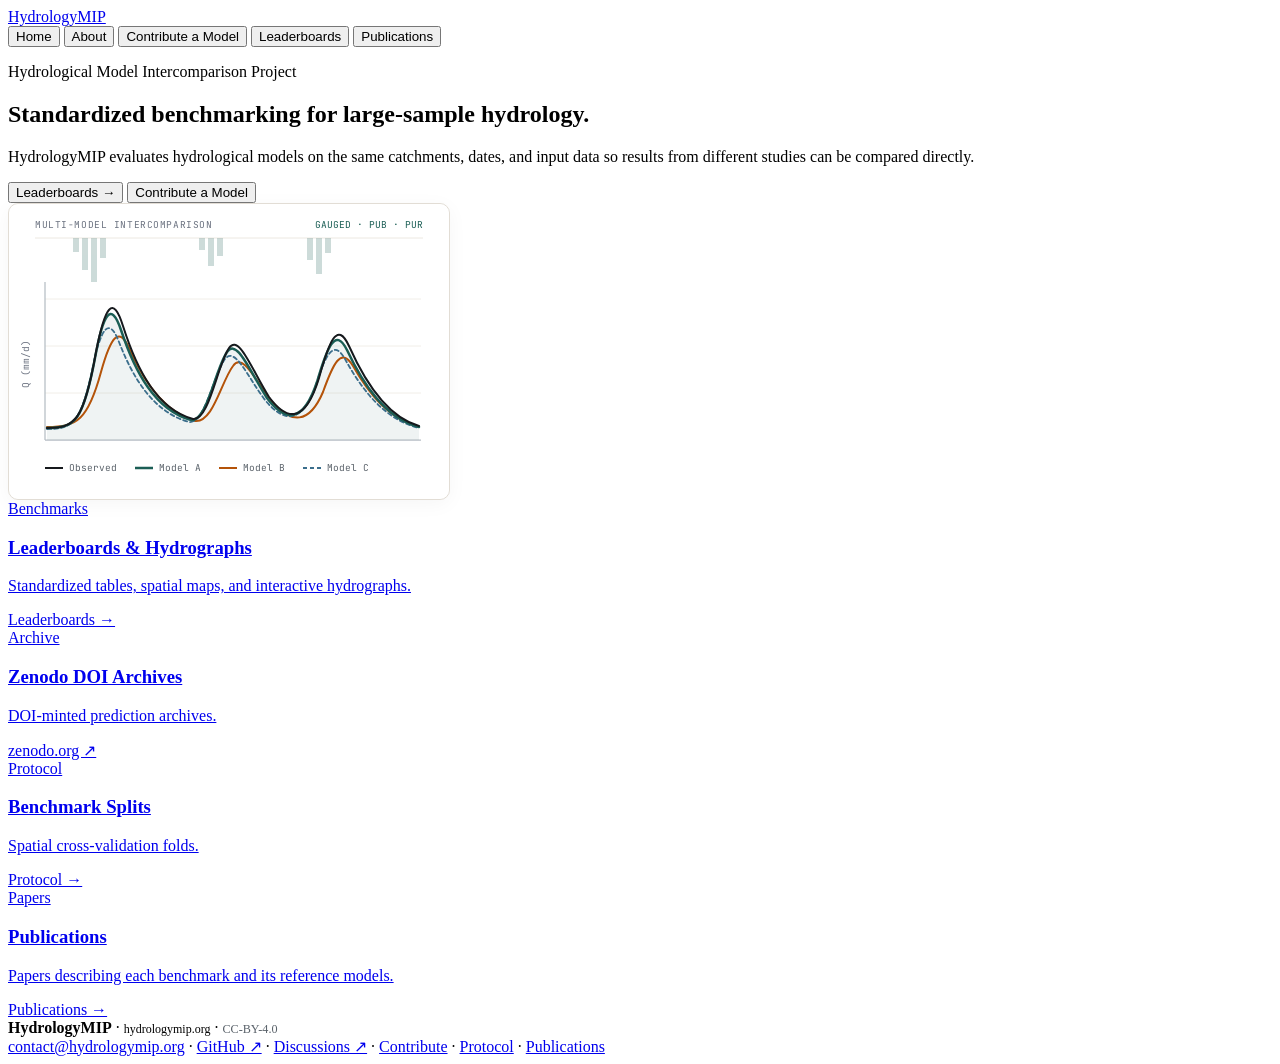
==== commit ea75eebc: "chore(copy): remove 'canonical' from portal UI, templates, data descriptions, and docs" ====
--- a/web/portal/index.html
+++ b/web/portal/index.html
@@ -23,7 +23,7 @@
   <link rel="preconnect" href="https://fonts.googleapis.com" />
   <link rel="preconnect" href="https://fonts.gstatic.com" crossorigin />
   <link href="https://fonts.googleapis.com/css2?family=IBM+Plex+Sans:wght@400;500;600&family=JetBrains+Mono:wght@400;500;600&family=Newsreader:opsz,wght@6..72,400;6..72,500;6..72,600&display=swap" rel="stylesheet" />
-  <link rel="stylesheet" href="/static/styles.css?v=20261121_gh" />
+  <link rel="stylesheet" href="/static/styles.css?v=20261121_v6" />
 </head>
 <body>
   <header class="site-header" id="site-header">
@@ -153,7 +153,7 @@
             <div class="resource-cell-top">
               <span class="resource-label">Protocol</span>
             </div>
-            <h3>Canonical Splits</h3>
+            <h3>Benchmark Splits</h3>
             <p>Spatial cross-validation folds.</p>
             <span class="resource-link-line">Protocol &rarr;</span>
           </a>
@@ -937,14 +937,14 @@
                       <option value="pub">12-Fold PUB (Ungauged Basins)</option>
                       <option value="pur">18-Fold HUC-02 PUR (Ungauged Regions)</option>
                     </select>
-                    <input type="hidden" id="sub-leaderboard-id" value="gauged__single_camels" />
+                    <input type="hidden" id="sub-leaderboard-id" value="gauged__multi_camels" />
                   </div>
 
                   <div class="form-field">
                     <label for="sub-forcing">Forcing Inputs *</label>
                     <select id="sub-forcing" required>
                       <optgroup label="Single CAMELS Forcing">
-                        <option value="Daymet" selected>Daymet</option>
+                        <option value="Daymet">Daymet</option>
                         <option value="Maurer">Maurer</option>
                         <option value="NLDAS">NLDAS</option>
                       </optgroup>
@@ -952,7 +952,7 @@
                         <option value="Daymet + Maurer">Daymet + Maurer</option>
                         <option value="Daymet + NLDAS">Daymet + NLDAS</option>
                         <option value="Maurer + NLDAS">Maurer + NLDAS</option>
-                        <option value="Daymet + Maurer + NLDAS">Daymet + Maurer + NLDAS</option>
+                        <option value="Daymet + Maurer + NLDAS" selected>Daymet + Maurer + NLDAS</option>
                       </optgroup>
                       <optgroup label="With Lagged Streamflow">
                         <option value="Daymet + Lagged Streamflow">Daymet + Lagged Streamflow</option>
@@ -978,6 +978,7 @@
                   <div class="form-field">
                     <label for="sub-model-name">Model Name *</label>
                     <input type="text" id="sub-model-name" placeholder="e.g., HydroTransformer (10-seed)" required />
+                    <div id="sub-model-name-dup-msg" style="font-size: 0.76rem; color: var(--status-danger); margin-top: 0.3rem; display: none;" role="alert"></div>
                   </div>
 
                   <div class="form-field">
@@ -1051,7 +1052,7 @@
                 </label>
                 <label class="checklist-label">
                   <input type="checkbox" id="chk-rule-2" checked required />
-                  <span id="chk-rule-2-text">Canonical <a href="/api/splits/pub_12fold_random_splits.json" target="_blank" rel="noopener noreferrer">12-fold PUB</a> and <a href="/api/splits/pur_18fold_huc02_splits.json" target="_blank" rel="noopener noreferrer">18-fold HUC-02 PUR</a> splits (<a href="/api/splits/basins_531.txt" target="_blank" rel="noopener noreferrer">531 basins</a>) with zero target leakage</span>
+                  <span id="chk-rule-2-text">Standard <a href="/api/splits/pub_12fold_random_splits.json" target="_blank" rel="noopener noreferrer">12-fold PUB</a> and <a href="/api/splits/pur_18fold_huc02_splits.json" target="_blank" rel="noopener noreferrer">18-fold HUC-02 PUR</a> splits (<a href="/api/splits/basins_531.txt" target="_blank" rel="noopener noreferrer">531 basins</a>) with zero target leakage</span>
                 </label>
                 <label class="checklist-label">
                   <input type="checkbox" id="chk-rule-3" checked required />
@@ -1131,7 +1132,7 @@
                   View on Leaderboard Table &rarr;
                 </button>
                 <button type="button" class="btn-secondary" id="btn-goto-step4">
-                  Proceed to Step 4: Submit GitHub PR &rarr;
+                  Proceed to Step 4: Publish to Leaderboard &rarr;
                 </button>
                 <button type="button" class="btn-danger-ghost" id="btn-clear-current-preview">
                   Clear This Preview
@@ -1373,6 +1374,6 @@
     </div>
   </div>
 
-  <script src="/static/app.js?v=20261121_gh"></script>
+  <script src="/static/app.js?v=20261121_v6"></script>
 </body>
 </html>
